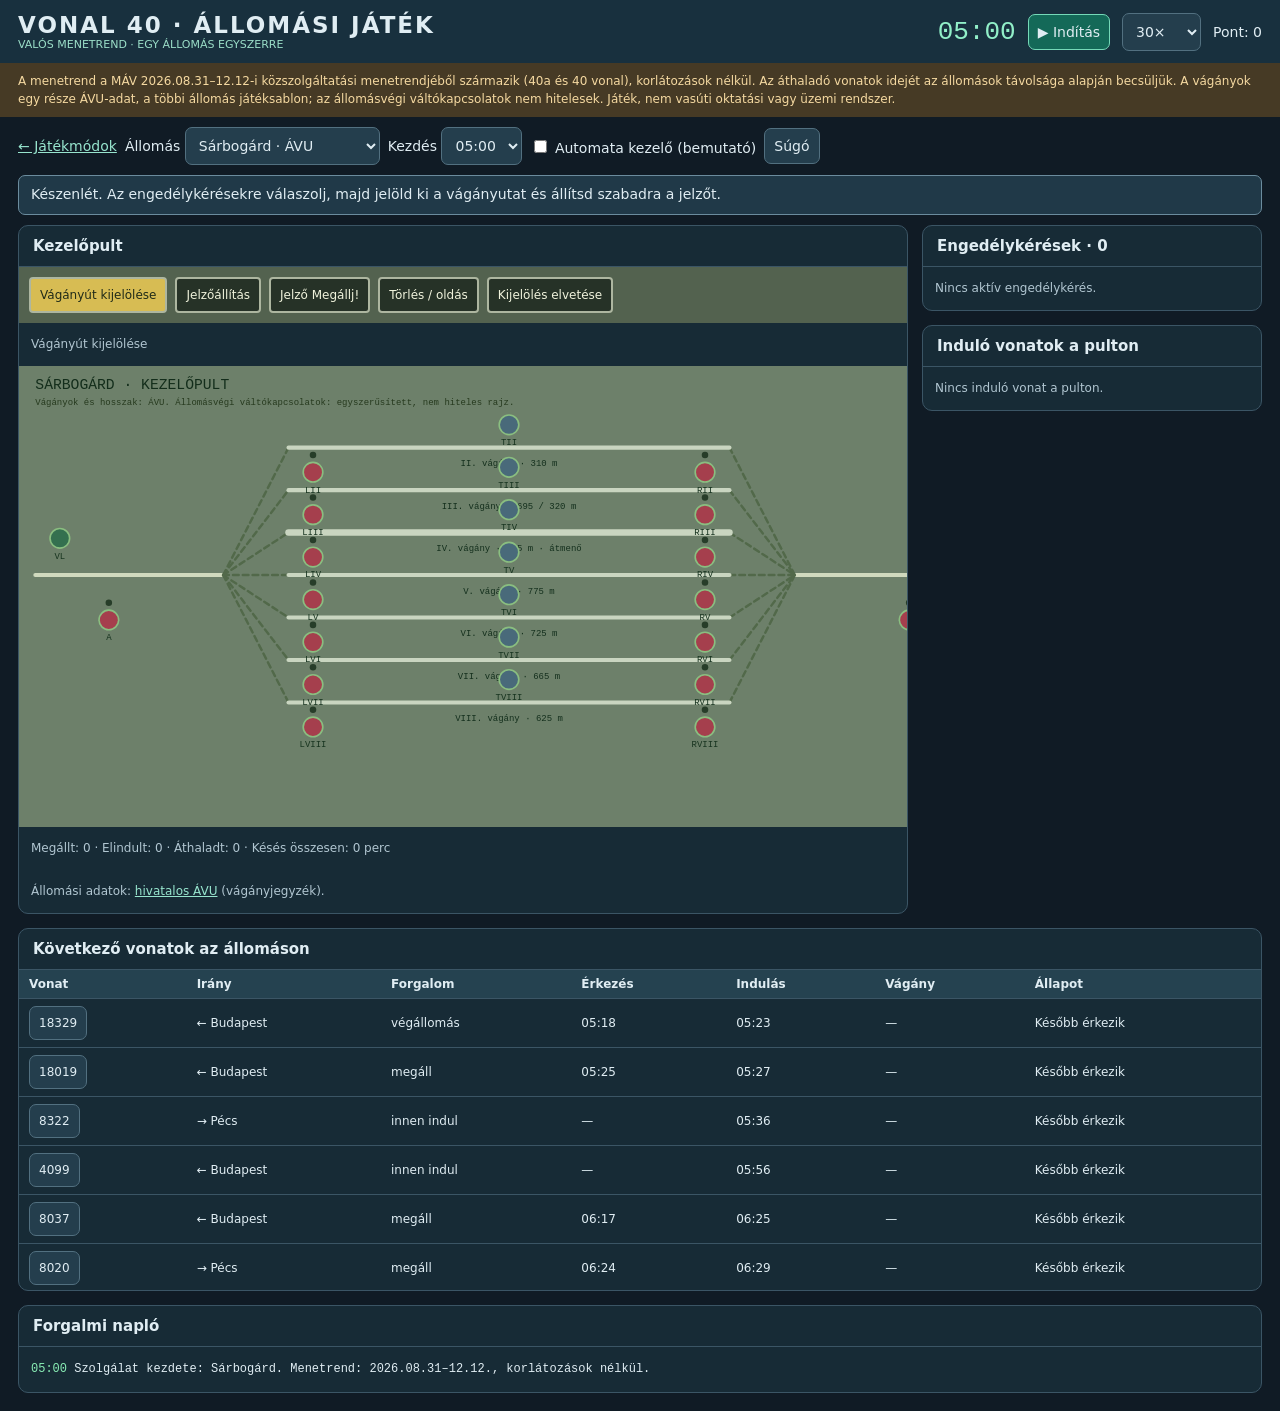
==== allomas.html @ c2341a10 "Add files via upload" ====
<!doctype html><html lang="hu"><head><meta charset="utf-8"><meta name="viewport" content="width=device-width,initial-scale=1"><title>VONAL 40 · Állomási játék</title><link rel="stylesheet" href="./style.css"><script defer src="./adatok.js"></script><script defer src="./allomas-motor.js"></script><script defer src="./allomas.js"></script></head><body>
<header><div><div class="brand">VONAL 40 · ÁLLOMÁSI JÁTÉK</div><div class="tag">VALÓS MENETREND · EGY ÁLLOMÁS EGYSZERRE</div></div><div class="grow"></div><div id="clock" class="clock">05:00</div><button id="play" class="primary">▶ Indítás</button><select id="speed" aria-label="Időgyorsítás"><option value="1">1×</option><option value="10">10×</option><option value="30">30×</option><option value="60">60×</option><option value="120">120×</option></select><span>Pont: <span id="score">0</span></span></header>
<div class="warn">A menetrend a MÁV 2026.08.31–12.12-i közszolgáltatási menetrendjéből származik (40a és 40 vonal), korlátozások nélkül. Az áthaladó vonatok idejét az állomások távolsága alapján becsüljük. A vágányok egy része ÁVU-adat, a többi állomás játéksablon; az állomásvégi váltókapcsolatok nem hitelesek. Játék, nem vasúti oktatási vagy üzemi rendszer.</div>
<nav><a href="./index.html">← Játékmódok</a><label>Állomás <select id="station"></select></label><label>Kezdés <select id="start"></select></label><label><input id="auto" type="checkbox"> Automata kezelő (bemutató)</label><button onclick="document.getElementById('help').showModal()">Súgó</button></nav>
<div id="feedback" class="feedback" role="status" aria-live="polite"></div>
<main><section class="card"><h2>Kezelőpult</h2><div class="tools"><button data-mode="route" onclick="setMode('route')">Vágányút kijelölése</button><button data-mode="clear" onclick="setMode('clear')">Jelzőállítás</button><button data-mode="stop" onclick="setMode('stop')">Jelző Megállj!</button><button data-mode="cancel" onclick="setMode('cancel')">Törlés / oldás</button><button onclick="startBtn=null;render()">Kijelölés elvetése</button></div><div class="body small" id="op"></div><div id="board" class="board"></div><div class="body small" id="stats"></div><div class="body small" id="src"></div></section>
<aside><section class="card"><h2>Engedélykérések · <span id="reqCount">0</span></h2><div id="requests" class="scroll"></div></section><section class="card" style="margin-top:14px"><h2>Induló vonatok a pulton</h2><div id="deps"></div></section></aside>
<section class="card full"><h2>Következő vonatok az állomáson</h2><div class="scroll"><table><thead><tr><th>Vonat</th><th>Irány</th><th>Forgalom</th><th>Érkezés</th><th>Indulás</th><th>Vágány</th><th>Állapot</th></tr></thead><tbody id="trains"></tbody></table></div></section>
<section class="card full"><h2>Forgalmi napló</h2><div class="body log" id="log"></div></section></main>
<dialog id="dlg" style="max-width:95vw;background:#172f3d;color:#e0edf3;border:1px solid #7299aa;border-radius:10px"><h2 id="dlgTitle"></h2><div id="dlgBody" class="scroll"></div><p><button onclick="this.closest('dialog').close()">Bezárás</button></p></dialog>
<dialog id="help" style="max-width:min(760px,95vw);background:#172f3d;color:#e0edf3;border:1px solid #7299aa;border-radius:10px"><h2>Hogyan működik egy érkező vonat?</h2><ol class="small"><li>A vonat érkezése előtt 8 perccel engedélykérés jelenik meg. Válassz fogadóvágányt, majd „Engedélyt adok”.</li><li>„Vágányút kijelölése”: előbb a bejárati jelző (<b>A</b> Budapest felől, <b>B</b> Pécs felől), majd a cél vágány <b>T</b>-gombja.</li><li>„Jelzőállítás”, majd ugyanaz a jelző (A/B): ekkor vált Szabadra. Szabad jelzés nélkül a vonat a jelző előtt vár és késik.</li><li>Megállás után az indulási időpontig áll. Induláshoz jelöld ki a kijáratot (<b>R</b>-vágány → <b>VR</b> vagy <b>L</b>-vágány → <b>VL</b>), majd állítsd szabadra az R/L jelzőt.</li><li>Áthaladó vonatnak átmenő (vastag) vágány kell: a bejárati és a kijárati vágányútját is szabadra kell állítani.</li><li>A végállomásra érkező vonat néhány perc után kiáll. Az innen induló vonat az indulása előtt 12 perccel megjelenik egy szabad vágányon.</li></ol><p class="small">Az „Automata kezelő” csak bemutatóra való: megadja az engedélyeket és szabadra állítja a jelzőket.</p><p><button onclick="this.closest('dialog').close()">Bezárás</button></p></dialog></body></html>
---- style.css ----
*{box-sizing:border-box}body{margin:0;background:#101b25;color:#e0edf3;font:14px system-ui,-apple-system,Segoe UI,sans-serif}button,select{color:inherit;font:inherit;background:#243e4d;border:1px solid #527080;border-radius:7px;padding:9px;cursor:pointer}button:hover{background:#35586a}button:disabled{opacity:.4;cursor:default}button.on,.primary{background:#146958;border-color:#75d9b8}header{display:flex;align-items:center;gap:12px;flex-wrap:wrap;background:#18303e;padding:12px 18px}.brand{font-size:23px;letter-spacing:2px;font-weight:750}.tag{font-size:11px;color:#9bdec8}.grow{flex:1}.clock{font:26px ui-monospace,monospace;color:#91efc8}.warn{background:#463a25;color:#f5d9a1;padding:9px 18px;font-size:12px;line-height:1.5}nav{display:flex;gap:8px;align-items:center;flex-wrap:wrap;padding:10px 18px}main{padding:0 18px 18px;display:grid;grid-template-columns:minmax(0,1fr) 340px;gap:14px}.card{background:#172b36;border:1px solid #3b5565;border-radius:10px;overflow:hidden}.card h2{font-size:15px;padding:11px 14px;margin:0;border-bottom:1px solid #3b5565}.small{font-size:12px;line-height:1.6;color:#b1c6d1}.body{padding:12px}.row{display:flex;gap:8px;align-items:center;flex-wrap:wrap;margin:6px 0}.board{overflow:auto;background:#6c7e68}.board svg{display:block;min-width:980px;width:100%}svg text{font-family:ui-monospace,monospace}.point{cursor:pointer}.point:hover .ring{stroke:#fff!important}.tools{background:#53624f;padding:10px;display:flex;gap:8px;flex-wrap:wrap}.tools button{font-size:12px;background:#263227;border:2px solid #adb6a0;border-radius:4px;color:#f0f3dc}.tools button.on{background:#d7bc53;color:#202b18}.feedback{margin:0 18px 10px;padding:10px 12px;border:1px solid #6b8c9e;border-radius:7px;background:#203948;min-height:40px}.feedback.good{color:#b5f2d2;border-color:#78bda4}.feedback.bad{color:#ffcecb;border-color:#df8b83;background:#442c33}.req{padding:10px 12px;border-bottom:1px solid #3b5565}.req button{font-size:12px;padding:6px 8px}.full{grid-column:1/-1}.scroll{max-height:320px;overflow:auto}table{border-collapse:collapse;width:100%;font-size:12px}td,th{padding:7px 10px;border-bottom:1px solid #3b5565;white-space:nowrap;text-align:left}th{position:sticky;top:0;background:#254250}.log{font:12px/1.7 ui-monospace,monospace;max-height:200px;overflow:auto}.g{color:#8aefb6}.a{color:#ffd080}.r{color:#ffa3b0}a{color:#97e5ce}.cards{display:grid;grid-template-columns:repeat(auto-fit,minmax(280px,1fr));gap:14px;padding:18px}.cards .card{padding:16px}.cards h2{border:0;padding:0 0 8px;font-size:19px}.cards .off{opacity:.55}.btnlink{display:inline-block;background:#146958;border:1px solid #75d9b8;border-radius:7px;padding:9px 14px;color:#fff;text-decoration:none}@media(max-width:1000px){main{grid-template-columns:1fr}}
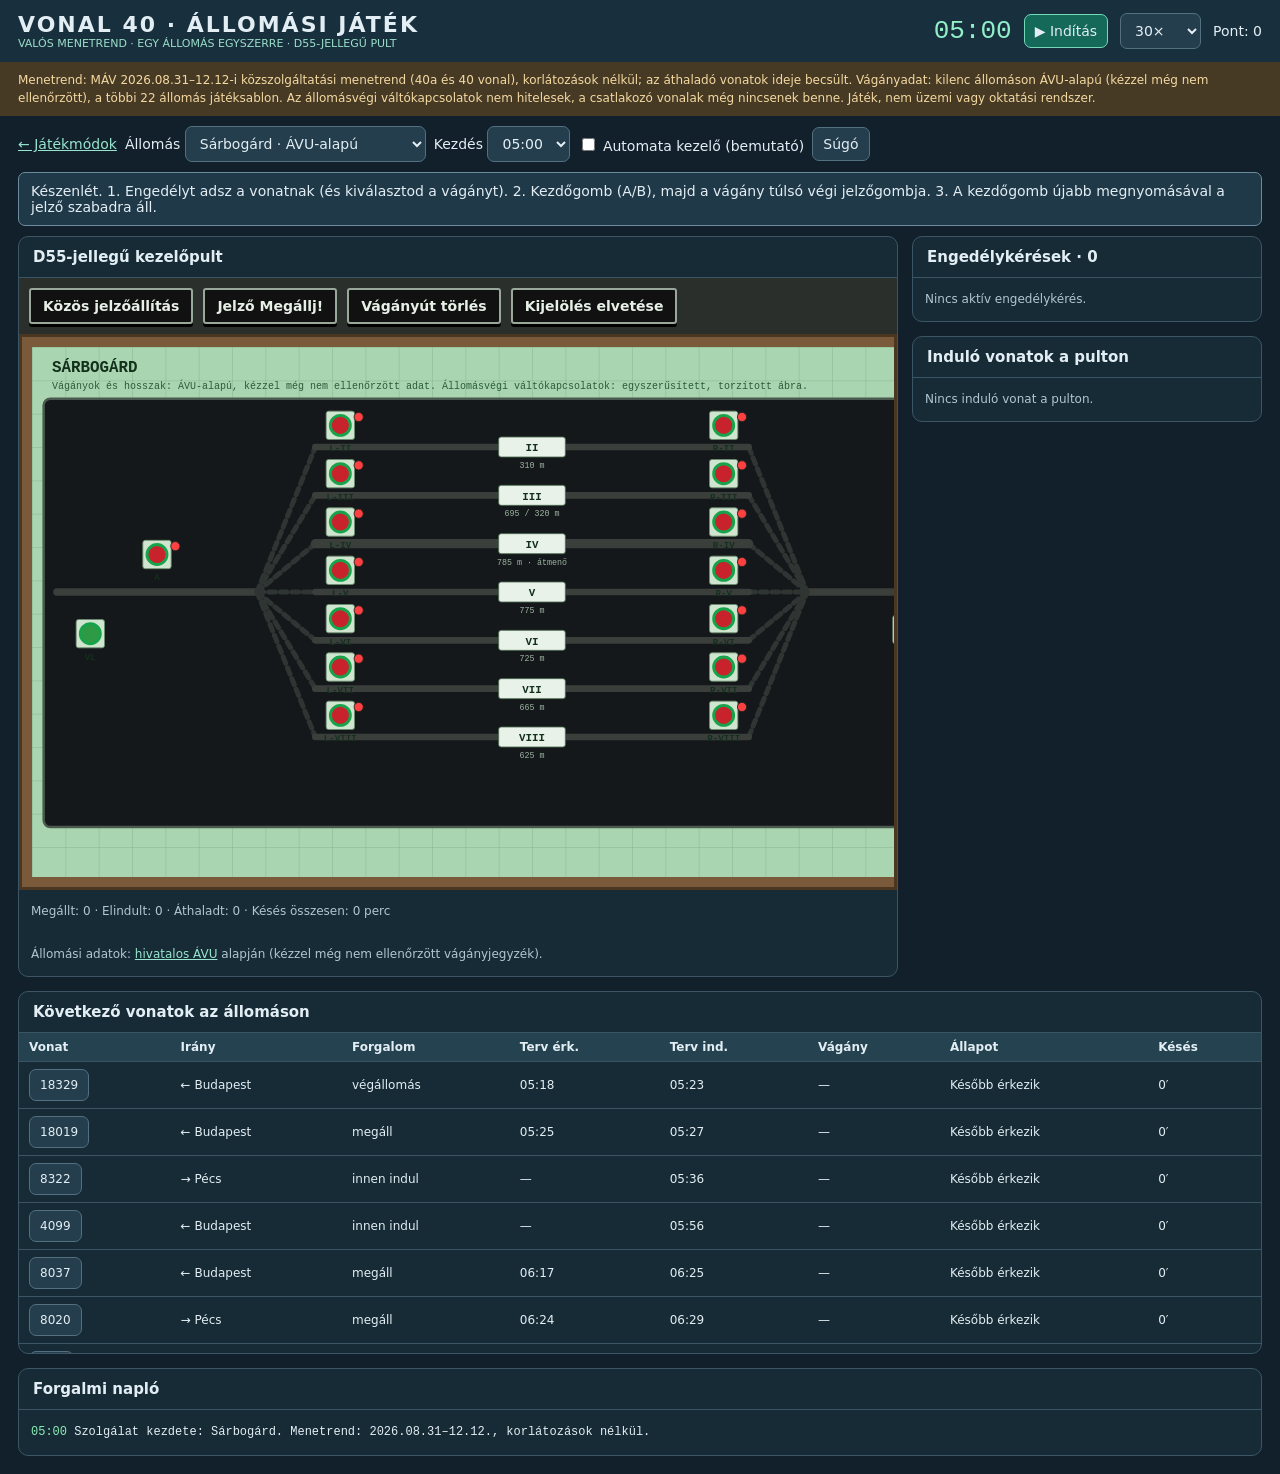
==== commit b0a5b027: "Add files via upload" ====
--- a/allomas.html
+++ b/allomas.html
@@ -1,11 +1,10 @@
-<!doctype html><html lang="hu"><head><meta charset="utf-8"><meta name="viewport" content="width=device-width,initial-scale=1"><title>VONAL 40 · Állomási játék</title><link rel="stylesheet" href="./style.css"><script defer src="./adatok.js"></script><script defer src="./allomas-motor.js"></script><script defer src="./allomas.js"></script></head><body>
-<header><div><div class="brand">VONAL 40 · ÁLLOMÁSI JÁTÉK</div><div class="tag">VALÓS MENETREND · EGY ÁLLOMÁS EGYSZERRE</div></div><div class="grow"></div><div id="clock" class="clock">05:00</div><button id="play" class="primary">▶ Indítás</button><select id="speed" aria-label="Időgyorsítás"><option value="1">1×</option><option value="10">10×</option><option value="30">30×</option><option value="60">60×</option><option value="120">120×</option></select><span>Pont: <span id="score">0</span></span></header>
-<div class="warn">A menetrend a MÁV 2026.08.31–12.12-i közszolgáltatási menetrendjéből származik (40a és 40 vonal), korlátozások nélkül. Az áthaladó vonatok idejét az állomások távolsága alapján becsüljük. A vágányok egy része ÁVU-adat, a többi állomás játéksablon; az állomásvégi váltókapcsolatok nem hitelesek. Játék, nem vasúti oktatási vagy üzemi rendszer.</div>
+<!doctype html><html lang="hu"><head><meta charset="utf-8"><meta name="viewport" content="width=device-width,initial-scale=1"><title>VONAL 40 · Állomási játék</title><link rel="stylesheet" href="./style.css"><script defer src="./adatok.js"></script><script defer src="./allomas-motor.js"></script><script defer src="./pult.js"></script><script defer src="./allomas.js"></script></head><body><header><div><div class="brand">VONAL 40 · ÁLLOMÁSI JÁTÉK</div><div class="tag">VALÓS MENETREND · EGY ÁLLOMÁS EGYSZERRE · D55-JELLEGŰ PULT</div></div><div class="grow"></div><div id="clock" class="clock">05:00</div><button id="play" class="primary">▶ Indítás</button><select id="speed" aria-label="Időgyorsítás"><option value="1">1×</option><option value="10">10×</option><option value="30">30×</option><option value="60">60×</option><option value="120">120×</option></select><span>Pont: <span id="score">0</span></span></header>
+<div class="warn">Menetrend: MÁV 2026.08.31–12.12-i közszolgáltatási menetrend (40a és 40 vonal), korlátozások nélkül; az áthaladó vonatok ideje becsült. Vágányadat: kilenc állomáson ÁVU-alapú (kézzel még nem ellenőrzött), a többi 22 állomás játéksablon. Az állomásvégi váltókapcsolatok nem hitelesek, a csatlakozó vonalak még nincsenek benne. Játék, nem üzemi vagy oktatási rendszer.</div>
 <nav><a href="./index.html">← Játékmódok</a><label>Állomás <select id="station"></select></label><label>Kezdés <select id="start"></select></label><label><input id="auto" type="checkbox"> Automata kezelő (bemutató)</label><button onclick="document.getElementById('help').showModal()">Súgó</button></nav>
 <div id="feedback" class="feedback" role="status" aria-live="polite"></div>
-<main><section class="card"><h2>Kezelőpult</h2><div class="tools"><button data-mode="route" onclick="setMode('route')">Vágányút kijelölése</button><button data-mode="clear" onclick="setMode('clear')">Jelzőállítás</button><button data-mode="stop" onclick="setMode('stop')">Jelző Megállj!</button><button data-mode="cancel" onclick="setMode('cancel')">Törlés / oldás</button><button onclick="startBtn=null;render()">Kijelölés elvetése</button></div><div class="body small" id="op"></div><div id="board" class="board"></div><div class="body small" id="stats"></div><div class="body small" id="src"></div></section>
+<main><section class="card"><h2>D55-jellegű kezelőpult</h2><div class="keys" id="keys"></div><div id="board" class="board"></div><div class="body small" id="stats"></div><div class="body small" id="src"></div></section>
 <aside><section class="card"><h2>Engedélykérések · <span id="reqCount">0</span></h2><div id="requests" class="scroll"></div></section><section class="card" style="margin-top:14px"><h2>Induló vonatok a pulton</h2><div id="deps"></div></section></aside>
-<section class="card full"><h2>Következő vonatok az állomáson</h2><div class="scroll"><table><thead><tr><th>Vonat</th><th>Irány</th><th>Forgalom</th><th>Érkezés</th><th>Indulás</th><th>Vágány</th><th>Állapot</th></tr></thead><tbody id="trains"></tbody></table></div></section>
+<section class="card full"><h2>Következő vonatok az állomáson</h2><div class="scroll"><table><thead><tr><th>Vonat</th><th>Irány</th><th>Forgalom</th><th>Terv érk.</th><th>Terv ind.</th><th>Vágány</th><th>Állapot</th><th>Késés</th></tr></thead><tbody id="trains"></tbody></table></div></section>
 <section class="card full"><h2>Forgalmi napló</h2><div class="body log" id="log"></div></section></main>
 <dialog id="dlg" style="max-width:95vw;background:#172f3d;color:#e0edf3;border:1px solid #7299aa;border-radius:10px"><h2 id="dlgTitle"></h2><div id="dlgBody" class="scroll"></div><p><button onclick="this.closest('dialog').close()">Bezárás</button></p></dialog>
-<dialog id="help" style="max-width:min(760px,95vw);background:#172f3d;color:#e0edf3;border:1px solid #7299aa;border-radius:10px"><h2>Hogyan működik egy érkező vonat?</h2><ol class="small"><li>A vonat érkezése előtt 8 perccel engedélykérés jelenik meg. Válassz fogadóvágányt, majd „Engedélyt adok”.</li><li>„Vágányút kijelölése”: előbb a bejárati jelző (<b>A</b> Budapest felől, <b>B</b> Pécs felől), majd a cél vágány <b>T</b>-gombja.</li><li>„Jelzőállítás”, majd ugyanaz a jelző (A/B): ekkor vált Szabadra. Szabad jelzés nélkül a vonat a jelző előtt vár és késik.</li><li>Megállás után az indulási időpontig áll. Induláshoz jelöld ki a kijáratot (<b>R</b>-vágány → <b>VR</b> vagy <b>L</b>-vágány → <b>VL</b>), majd állítsd szabadra az R/L jelzőt.</li><li>Áthaladó vonatnak átmenő (vastag) vágány kell: a bejárati és a kijárati vágányútját is szabadra kell állítani.</li><li>A végállomásra érkező vonat néhány perc után kiáll. Az innen induló vonat az indulása előtt 12 perccel megjelenik egy szabad vágányon.</li></ol><p class="small">Az „Automata kezelő” csak bemutatóra való: megadja az engedélyeket és szabadra állítja a jelzőket.</p><p><button onclick="this.closest('dialog').close()">Bezárás</button></p></dialog></body></html>+<dialog id="help" style="max-width:min(780px,95vw);background:#172f3d;color:#e0edf3;border:1px solid #7299aa;border-radius:10px"><h2>Egy vonat fogadása</h2><ol class="small"><li>Az érkezés előtt 8 perccel <b>engedélykérés</b> jelenik meg. Válaszd ki a <b>fogadóvágányt</b> a listából, majd „Engedélyt adok”. A kiosztott vágányt a pulton sárga csík jelzi.</li><li><b>Vágányút:</b> nyomd meg a kezdő jelző piros gombját (<b>A</b> Budapest felől, <b>B</b> Pécs felől), majd a vágány túlsó végén lévő jelző piros gombját (A után <b>R-vágány</b>, B után <b>L-vágány</b>). Ha más vágányt választasz, mint az engedélynél, a vonat a szabad választott vágányra kerül.</li><li>A lezárt vágányút fehér, a jelző még vörös. <b>Jelző szabadra:</b> nyomd meg újra a kezdőgombot (vagy a „Közös jelzőállítás” gomb után a jelzőt).</li><li><b>Kijárat:</b> a vágány kijárati jelzője (<b>R-vágány</b> jobbra, <b>L-vágány</b> balra), majd a zöld célgomb (<b>VR</b>/<b>VL</b>), utána a jelző újabb megnyomása.</li><li>Az <b>áthaladó</b> vonatnak a bejárati és a kijárati vágányútját is szabadra kell állítani. Ha meg kell állítani (keresztezés): „Megállít”.</li><li>„Jelző Megállj!” és „Vágányút törlés” (időzített oldás): a gomb után a jelzőt kell megnyomni.</li></ol><p class="small">Piros gomb: kezdő jelző, zöld: célgomb. Egyéni váltóállítás nincs modellezve; a váltókat a vágányút állítja.</p><p><button onclick="this.closest('dialog').close()">Bezárás</button></p></dialog></body></html>
--- a/style.css
+++ b/style.css
@@ -1 +1 @@
-*{box-sizing:border-box}body{margin:0;background:#101b25;color:#e0edf3;font:14px system-ui,-apple-system,Segoe UI,sans-serif}button,select{color:inherit;font:inherit;background:#243e4d;border:1px solid #527080;border-radius:7px;padding:9px;cursor:pointer}button:hover{background:#35586a}button:disabled{opacity:.4;cursor:default}button.on,.primary{background:#146958;border-color:#75d9b8}header{display:flex;align-items:center;gap:12px;flex-wrap:wrap;background:#18303e;padding:12px 18px}.brand{font-size:23px;letter-spacing:2px;font-weight:750}.tag{font-size:11px;color:#9bdec8}.grow{flex:1}.clock{font:26px ui-monospace,monospace;color:#91efc8}.warn{background:#463a25;color:#f5d9a1;padding:9px 18px;font-size:12px;line-height:1.5}nav{display:flex;gap:8px;align-items:center;flex-wrap:wrap;padding:10px 18px}main{padding:0 18px 18px;display:grid;grid-template-columns:minmax(0,1fr) 340px;gap:14px}.card{background:#172b36;border:1px solid #3b5565;border-radius:10px;overflow:hidden}.card h2{font-size:15px;padding:11px 14px;margin:0;border-bottom:1px solid #3b5565}.small{font-size:12px;line-height:1.6;color:#b1c6d1}.body{padding:12px}.row{display:flex;gap:8px;align-items:center;flex-wrap:wrap;margin:6px 0}.board{overflow:auto;background:#6c7e68}.board svg{display:block;min-width:980px;width:100%}svg text{font-family:ui-monospace,monospace}.point{cursor:pointer}.point:hover .ring{stroke:#fff!important}.tools{background:#53624f;padding:10px;display:flex;gap:8px;flex-wrap:wrap}.tools button{font-size:12px;background:#263227;border:2px solid #adb6a0;border-radius:4px;color:#f0f3dc}.tools button.on{background:#d7bc53;color:#202b18}.feedback{margin:0 18px 10px;padding:10px 12px;border:1px solid #6b8c9e;border-radius:7px;background:#203948;min-height:40px}.feedback.good{color:#b5f2d2;border-color:#78bda4}.feedback.bad{color:#ffcecb;border-color:#df8b83;background:#442c33}.req{padding:10px 12px;border-bottom:1px solid #3b5565}.req button{font-size:12px;padding:6px 8px}.full{grid-column:1/-1}.scroll{max-height:320px;overflow:auto}table{border-collapse:collapse;width:100%;font-size:12px}td,th{padding:7px 10px;border-bottom:1px solid #3b5565;white-space:nowrap;text-align:left}th{position:sticky;top:0;background:#254250}.log{font:12px/1.7 ui-monospace,monospace;max-height:200px;overflow:auto}.g{color:#8aefb6}.a{color:#ffd080}.r{color:#ffa3b0}a{color:#97e5ce}.cards{display:grid;grid-template-columns:repeat(auto-fit,minmax(280px,1fr));gap:14px;padding:18px}.cards .card{padding:16px}.cards h2{border:0;padding:0 0 8px;font-size:19px}.cards .off{opacity:.55}.btnlink{display:inline-block;background:#146958;border:1px solid #75d9b8;border-radius:7px;padding:9px 14px;color:#fff;text-decoration:none}@media(max-width:1000px){main{grid-template-columns:1fr}}+*{box-sizing:border-box}body{margin:0;background:#12202b;color:#e3eef4;font:14px system-ui,-apple-system,Segoe UI,sans-serif}button,select{color:inherit;font:inherit;background:#243e4d;border:1px solid #527080;border-radius:7px;padding:8px 10px;cursor:pointer}button:hover{background:#35586a}button:disabled{opacity:.4;cursor:default}.primary{background:#146958;border-color:#75d9b8}header{display:flex;align-items:center;gap:12px;flex-wrap:wrap;background:#18303e;padding:12px 18px}.brand{font-size:22px;letter-spacing:2px;font-weight:750}.tag{font-size:11px;color:#9bdec8}.grow{flex:1}.clock{font:26px ui-monospace,monospace;color:#91efc8}.warn{background:#463a25;color:#f5d9a1;padding:9px 18px;font-size:12px;line-height:1.5}nav{display:flex;gap:8px;align-items:center;flex-wrap:wrap;padding:10px 18px}main{padding:0 18px 18px;display:grid;grid-template-columns:minmax(0,1fr) 350px;gap:14px}.card{background:#172b36;border:1px solid #3b5565;border-radius:10px;overflow:hidden}.card h2{font-size:15px;padding:11px 14px;margin:0;border-bottom:1px solid #3b5565}.small{font-size:12px;line-height:1.6;color:#b1c6d1}.body{padding:12px}.row{display:flex;gap:8px;align-items:center;flex-wrap:wrap;margin:6px 0}.board{overflow:auto;background:#7a5a3a;padding:10px;border:3px solid #4b3622}.board svg{display:block;min-width:1000px;width:100%}svg text{font-family:ui-monospace,monospace}.point{cursor:pointer}.point:hover .ring{stroke:#fff!important}.keys{background:#2a2f2c;padding:10px;display:flex;gap:10px;flex-wrap:wrap}.keys button{background:#111;border:2px solid #9aa89c;border-radius:3px;box-shadow:0 3px 0 #000;font-weight:700;color:#e7f0e7;padding:8px 12px}.keys button.on{background:#e8c53a;color:#111;border-color:#fff2a0}.feedback{margin:0 18px 10px;padding:10px 12px;border:1px solid #6b8c9e;border-radius:7px;background:#203948;min-height:40px}.feedback.good{color:#b5f2d2;border-color:#78bda4}.feedback.bad{color:#ffcecb;border-color:#df8b83;background:#442c33}.req{padding:10px 12px;border-bottom:1px solid #3b5565}.req button{font-size:12px;padding:6px 8px}.full{grid-column:1/-1}.scroll{max-height:320px;overflow:auto}table{border-collapse:collapse;width:100%;font-size:12px}td,th{padding:7px 10px;border-bottom:1px solid #3b5565;white-space:nowrap;text-align:left}th{position:sticky;top:0;background:#254250}.log{font:12px/1.7 ui-monospace,monospace;max-height:200px;overflow:auto}.g{color:#8aefb6}.a{color:#ffd080}.r{color:#ffa3b0}a{color:#97e5ce}.cards{display:grid;grid-template-columns:repeat(auto-fit,minmax(300px,1fr));gap:14px;padding:18px}.cards .card{padding:16px}.cards h2{border:0;padding:0 0 8px;font-size:19px}.btnlink{display:inline-block;background:#146958;border:1px solid #75d9b8;border-radius:7px;padding:9px 14px;color:#fff;text-decoration:none}.chips{display:flex;gap:6px;flex-wrap:wrap;padding:10px}.chip{position:relative;font-size:12px;padding:6px 9px;border-radius:6px;background:#203947;border:1px solid #47697a}.chip.sel{background:#146958;border-color:#75d9b8}.chip.man{border-width:2px;border-color:#e8c53a}.chip .n{position:absolute;top:-7px;right:-6px;background:#ff9b2f;color:#111;border-radius:9px;padding:0 5px;font-size:11px;font-weight:700}@media(max-width:1000px){main{grid-template-columns:1fr}}
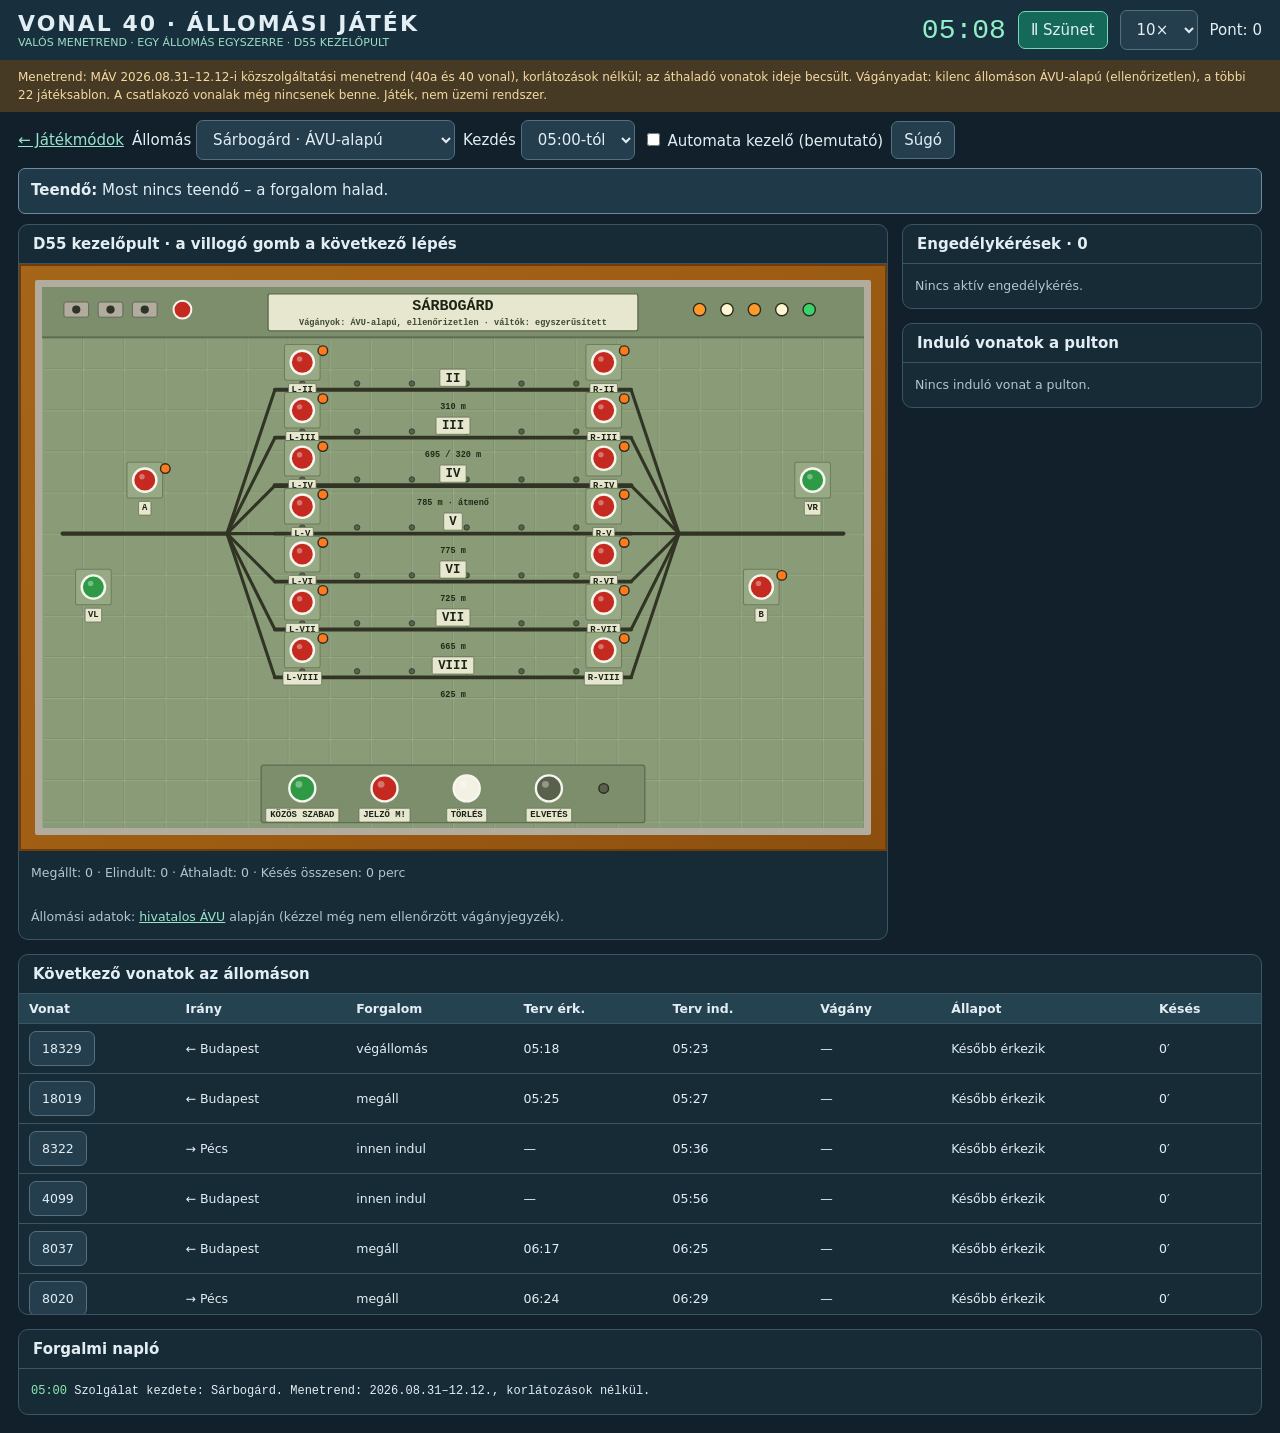
==== commit 990c8f7c: "Add files via upload" ====
--- a/allomas.html
+++ b/allomas.html
@@ -1,10 +1,10 @@
-<!doctype html><html lang="hu"><head><meta charset="utf-8"><meta name="viewport" content="width=device-width,initial-scale=1"><title>VONAL 40 · Állomási játék</title><link rel="stylesheet" href="./style.css"><script defer src="./adatok.js"></script><script defer src="./allomas-motor.js"></script><script defer src="./pult.js"></script><script defer src="./allomas.js"></script></head><body><header><div><div class="brand">VONAL 40 · ÁLLOMÁSI JÁTÉK</div><div class="tag">VALÓS MENETREND · EGY ÁLLOMÁS EGYSZERRE · D55-JELLEGŰ PULT</div></div><div class="grow"></div><div id="clock" class="clock">05:00</div><button id="play" class="primary">▶ Indítás</button><select id="speed" aria-label="Időgyorsítás"><option value="1">1×</option><option value="10">10×</option><option value="30">30×</option><option value="60">60×</option><option value="120">120×</option></select><span>Pont: <span id="score">0</span></span></header>
-<div class="warn">Menetrend: MÁV 2026.08.31–12.12-i közszolgáltatási menetrend (40a és 40 vonal), korlátozások nélkül; az áthaladó vonatok ideje becsült. Vágányadat: kilenc állomáson ÁVU-alapú (kézzel még nem ellenőrzött), a többi 22 állomás játéksablon. Az állomásvégi váltókapcsolatok nem hitelesek, a csatlakozó vonalak még nincsenek benne. Játék, nem üzemi vagy oktatási rendszer.</div>
+<!doctype html><html lang="hu"><head><meta charset="utf-8"><meta name="viewport" content="width=device-width,initial-scale=1"><title>VONAL 40 · Állomási játék</title><link rel="stylesheet" href="./style.css"><script defer src="./adatok.js"></script><script defer src="./allomas-motor.js"></script><script defer src="./pult.js"></script><script defer src="./allomas.js"></script></head><body class=""><header><div><div class="brand">VONAL 40 · ÁLLOMÁSI JÁTÉK</div><div class="tag">VALÓS MENETREND · EGY ÁLLOMÁS EGYSZERRE · D55 KEZELŐPULT</div></div><div class="grow"></div><div id="clock" class="clock">05:00</div><button id="play" class="primary">Ⅱ Szünet</button><select id="speed" aria-label="Időgyorsítás"><option value="1">1×</option><option value="5">5×</option><option value="10">10×</option><option value="30">30×</option><option value="60">60×</option></select><span>Pont: <span id="score">0</span></span></header>
+<div class="warn">Menetrend: MÁV 2026.08.31–12.12-i közszolgáltatási menetrend (40a és 40 vonal), korlátozások nélkül; az áthaladó vonatok ideje becsült. Vágányadat: kilenc állomáson ÁVU-alapú (ellenőrizetlen), a többi 22 játéksablon. A csatlakozó vonalak még nincsenek benne. Játék, nem üzemi rendszer.</div>
 <nav><a href="./index.html">← Játékmódok</a><label>Állomás <select id="station"></select></label><label>Kezdés <select id="start"></select></label><label><input id="auto" type="checkbox"> Automata kezelő (bemutató)</label><button onclick="document.getElementById('help').showModal()">Súgó</button></nav>
 <div id="feedback" class="feedback" role="status" aria-live="polite"></div>
-<main><section class="card"><h2>D55-jellegű kezelőpult</h2><div class="keys" id="keys"></div><div id="board" class="board"></div><div class="body small" id="stats"></div><div class="body small" id="src"></div></section>
+<main><section class="card"><h2>D55 kezelőpult · a villogó gomb a következő lépés</h2><div class="keys" id="keys"></div><div id="board" class="board"></div><div class="body small" id="stats"></div><div class="body small" id="src"></div></section>
 <aside><section class="card"><h2>Engedélykérések · <span id="reqCount">0</span></h2><div id="requests" class="scroll"></div></section><section class="card" style="margin-top:14px"><h2>Induló vonatok a pulton</h2><div id="deps"></div></section></aside>
 <section class="card full"><h2>Következő vonatok az állomáson</h2><div class="scroll"><table><thead><tr><th>Vonat</th><th>Irány</th><th>Forgalom</th><th>Terv érk.</th><th>Terv ind.</th><th>Vágány</th><th>Állapot</th><th>Késés</th></tr></thead><tbody id="trains"></tbody></table></div></section>
 <section class="card full"><h2>Forgalmi napló</h2><div class="body log" id="log"></div></section></main>
 <dialog id="dlg" style="max-width:95vw;background:#172f3d;color:#e0edf3;border:1px solid #7299aa;border-radius:10px"><h2 id="dlgTitle"></h2><div id="dlgBody" class="scroll"></div><p><button onclick="this.closest('dialog').close()">Bezárás</button></p></dialog>
-<dialog id="help" style="max-width:min(780px,95vw);background:#172f3d;color:#e0edf3;border:1px solid #7299aa;border-radius:10px"><h2>Egy vonat fogadása</h2><ol class="small"><li>Az érkezés előtt 8 perccel <b>engedélykérés</b> jelenik meg. Válaszd ki a <b>fogadóvágányt</b> a listából, majd „Engedélyt adok”. A kiosztott vágányt a pulton sárga csík jelzi.</li><li><b>Vágányút:</b> nyomd meg a kezdő jelző piros gombját (<b>A</b> Budapest felől, <b>B</b> Pécs felől), majd a vágány túlsó végén lévő jelző piros gombját (A után <b>R-vágány</b>, B után <b>L-vágány</b>). Ha más vágányt választasz, mint az engedélynél, a vonat a szabad választott vágányra kerül.</li><li>A lezárt vágányút fehér, a jelző még vörös. <b>Jelző szabadra:</b> nyomd meg újra a kezdőgombot (vagy a „Közös jelzőállítás” gomb után a jelzőt).</li><li><b>Kijárat:</b> a vágány kijárati jelzője (<b>R-vágány</b> jobbra, <b>L-vágány</b> balra), majd a zöld célgomb (<b>VR</b>/<b>VL</b>), utána a jelző újabb megnyomása.</li><li>Az <b>áthaladó</b> vonatnak a bejárati és a kijárati vágányútját is szabadra kell állítani. Ha meg kell állítani (keresztezés): „Megállít”.</li><li>„Jelző Megállj!” és „Vágányút törlés” (időzített oldás): a gomb után a jelzőt kell megnyomni.</li></ol><p class="small">Piros gomb: kezdő jelző, zöld: célgomb. Egyéni váltóállítás nincs modellezve; a váltókat a vágányút állítja.</p><p><button onclick="this.closest('dialog').close()">Bezárás</button></p></dialog></body></html>+<dialog id="help" style="max-width:min(780px,95vw);background:#172f3d;color:#e0edf3;border:1px solid #7299aa;border-radius:10px"><h2>Egy vonat fogadása</h2><ol class="small"><li>A közeledő vonat szürke címkével jelenik meg a pult szélén, az engedélykérés a jobb oldali listában.</li><li><b>Engedély:</b> válaszd ki a fogadóvágányt, majd „Engedélyt adok”.</li><li><b>Vágányút:</b> a villogó kezdőgomb (A Budapest felől, B Pécs felől), majd a vágány túlsó végén lévő villogó gomb (A után R-vágány, B után L-vágány). A vágányút fehéren kivilágosodik.</li><li><b>Jelző szabadra:</b> nyomd meg újra a kezdőgombot. A lámpa zöld lesz, a vonat behalad.</li><li><b>Kijárat:</b> a vágány kijárati gombja (R- jobbra, L- balra), a zöld célgomb (VR/VL), majd a kijárati gomb újra.</li><li>Alsó sor: KÖZÖS SZABAD, JELZŐ M! (megállj), TÖRLÉS (időzített oldás), ELVETÉS – nyomd meg a gombot, majd a jelzőt. Áthaladó vonatnak a bejárati és a kijárati vágányút is kell.</li></ol><p><button onclick="this.closest('dialog').close()">Bezárás</button></p></dialog></body></html>
--- a/style.css
+++ b/style.css
@@ -1 +1,6 @@
-*{box-sizing:border-box}body{margin:0;background:#12202b;color:#e3eef4;font:14px system-ui,-apple-system,Segoe UI,sans-serif}button,select{color:inherit;font:inherit;background:#243e4d;border:1px solid #527080;border-radius:7px;padding:8px 10px;cursor:pointer}button:hover{background:#35586a}button:disabled{opacity:.4;cursor:default}.primary{background:#146958;border-color:#75d9b8}header{display:flex;align-items:center;gap:12px;flex-wrap:wrap;background:#18303e;padding:12px 18px}.brand{font-size:22px;letter-spacing:2px;font-weight:750}.tag{font-size:11px;color:#9bdec8}.grow{flex:1}.clock{font:26px ui-monospace,monospace;color:#91efc8}.warn{background:#463a25;color:#f5d9a1;padding:9px 18px;font-size:12px;line-height:1.5}nav{display:flex;gap:8px;align-items:center;flex-wrap:wrap;padding:10px 18px}main{padding:0 18px 18px;display:grid;grid-template-columns:minmax(0,1fr) 350px;gap:14px}.card{background:#172b36;border:1px solid #3b5565;border-radius:10px;overflow:hidden}.card h2{font-size:15px;padding:11px 14px;margin:0;border-bottom:1px solid #3b5565}.small{font-size:12px;line-height:1.6;color:#b1c6d1}.body{padding:12px}.row{display:flex;gap:8px;align-items:center;flex-wrap:wrap;margin:6px 0}.board{overflow:auto;background:#7a5a3a;padding:10px;border:3px solid #4b3622}.board svg{display:block;min-width:1000px;width:100%}svg text{font-family:ui-monospace,monospace}.point{cursor:pointer}.point:hover .ring{stroke:#fff!important}.keys{background:#2a2f2c;padding:10px;display:flex;gap:10px;flex-wrap:wrap}.keys button{background:#111;border:2px solid #9aa89c;border-radius:3px;box-shadow:0 3px 0 #000;font-weight:700;color:#e7f0e7;padding:8px 12px}.keys button.on{background:#e8c53a;color:#111;border-color:#fff2a0}.feedback{margin:0 18px 10px;padding:10px 12px;border:1px solid #6b8c9e;border-radius:7px;background:#203948;min-height:40px}.feedback.good{color:#b5f2d2;border-color:#78bda4}.feedback.bad{color:#ffcecb;border-color:#df8b83;background:#442c33}.req{padding:10px 12px;border-bottom:1px solid #3b5565}.req button{font-size:12px;padding:6px 8px}.full{grid-column:1/-1}.scroll{max-height:320px;overflow:auto}table{border-collapse:collapse;width:100%;font-size:12px}td,th{padding:7px 10px;border-bottom:1px solid #3b5565;white-space:nowrap;text-align:left}th{position:sticky;top:0;background:#254250}.log{font:12px/1.7 ui-monospace,monospace;max-height:200px;overflow:auto}.g{color:#8aefb6}.a{color:#ffd080}.r{color:#ffa3b0}a{color:#97e5ce}.cards{display:grid;grid-template-columns:repeat(auto-fit,minmax(300px,1fr));gap:14px;padding:18px}.cards .card{padding:16px}.cards h2{border:0;padding:0 0 8px;font-size:19px}.btnlink{display:inline-block;background:#146958;border:1px solid #75d9b8;border-radius:7px;padding:9px 14px;color:#fff;text-decoration:none}.chips{display:flex;gap:6px;flex-wrap:wrap;padding:10px}.chip{position:relative;font-size:12px;padding:6px 9px;border-radius:6px;background:#203947;border:1px solid #47697a}.chip.sel{background:#146958;border-color:#75d9b8}.chip.man{border-width:2px;border-color:#e8c53a}.chip .n{position:absolute;top:-7px;right:-6px;background:#ff9b2f;color:#111;border-radius:9px;padding:0 5px;font-size:11px;font-weight:700}@media(max-width:1000px){main{grid-template-columns:1fr}}+*{box-sizing:border-box}body{margin:0;background:#12202b;color:#e3eef4;font:15px system-ui,-apple-system,Segoe UI,sans-serif}button,select{color:inherit;font:inherit;background:#243e4d;border:1px solid #527080;border-radius:7px;padding:9px 12px;cursor:pointer}button:hover{background:#35586a}button:disabled{opacity:.4;cursor:default}.primary{background:#146958;border-color:#75d9b8}header{display:flex;align-items:center;gap:12px;flex-wrap:wrap;background:#18303e;padding:10px 18px}.brand{font-size:22px;letter-spacing:2px;font-weight:750}.tag{font-size:11px;color:#9bdec8}.grow{flex:1}.clock{font:28px ui-monospace,monospace;color:#91efc8}.warn{background:#463a25;color:#f5d9a1;padding:8px 18px;font-size:12px;line-height:1.5}nav{display:flex;gap:8px;align-items:center;flex-wrap:wrap;padding:8px 18px}main{padding:0 18px 18px;display:grid;grid-template-columns:minmax(0,1fr) 360px;gap:14px;align-items:start}.card{background:#172b36;border:1px solid #3b5565;border-radius:10px;overflow:hidden}.card h2{font-size:15px;padding:10px 14px;margin:0;border-bottom:1px solid #3b5565}.small{font-size:12.5px;line-height:1.6;color:#b1c6d1}.body{padding:12px}.row{display:flex;gap:8px;align-items:center;flex-wrap:wrap;margin:6px 0}.board{background:linear-gradient(135deg,#a56619,#9f5d13 50%,#8c4f0e);padding:16px;box-shadow:inset 0 0 0 2px #6e3d09}.board svg{display:block;width:100%;height:auto;max-height:calc(100vh - 300px);min-height:380px;border:7px solid #b1ac9e;border-radius:2px;background:#8a9b78}svg text{font-family:ui-monospace,monospace}.point,.key{cursor:pointer}.point:hover .ring,.key:hover circle{stroke:#fff200!important}.point.hint .ring{animation:pulse .9s ease-in-out infinite}@keyframes pulse{0%,100%{stroke-width:3.5;stroke:#f6f6ee}50%{stroke-width:9;stroke:#ffee00}}.keys{display:none}.feedback{margin:0 18px 10px;padding:10px 12px;border:1px solid #6b8c9e;border-radius:7px;background:#203948;min-height:46px;font-size:15px;line-height:1.5}.feedback.good{border-color:#78bda4}.feedback.bad{color:#ffcecb;border-color:#df8b83;background:#442c33}.req{padding:10px 12px;border-bottom:1px solid #3b5565}.req button{font-size:13px;padding:7px 9px}.full{grid-column:1/-1}.scroll{max-height:320px;overflow:auto}table{border-collapse:collapse;width:100%;font-size:12.5px}td,th{padding:7px 10px;border-bottom:1px solid #3b5565;white-space:nowrap;text-align:left}th{position:sticky;top:0;background:#254250}.log{font:12px/1.7 ui-monospace,monospace;max-height:200px;overflow:auto}.g{color:#8aefb6}.a{color:#ffd080}.r{color:#ffa3b0}a{color:#97e5ce}.cards{display:grid;grid-template-columns:repeat(auto-fit,minmax(300px,1fr));gap:14px;padding:18px}.cards .card{padding:16px}.cards h2{border:0;padding:0 0 8px;font-size:19px}.btnlink{display:inline-block;background:#146958;border:1px solid #75d9b8;border-radius:7px;padding:9px 14px;color:#fff;text-decoration:none}
+/* KÖFI: sötét munkaállomás */
+body.kofi{background:#05080b}.kofi header{background:#0a1117;border-bottom:1px solid #1d2a33}.kofi .warn{background:#2b2616}.kofi .card{background:#0a1116;border-color:#26343d}.kofi .card h2{border-color:#26343d}.kofi .feedback{background:#0c161d;border-color:#2d4350}
+.wall{margin:0 18px 14px;background:#10151a;border:10px solid #2b3036;border-radius:6px;box-shadow:0 0 0 2px #0b0d0f}.wall svg{display:block;width:100%;height:auto}.wall [data-jump]:hover rect{stroke:#fff200!important}
+.chips{display:flex;gap:6px;flex-wrap:wrap;padding:10px}.chip{position:relative;font-size:12px;padding:6px 9px;border-radius:3px;background:#0d1a22;border:1px solid #2d4350}.chip.man{border-color:#4fc3d0;border-width:2px}.chip .n{position:absolute;top:-7px;right:-6px;background:#ff9b2f;color:#111;border-radius:9px;padding:0 5px;font-size:11px;font-weight:700}
+.grid{display:grid;grid-template-columns:repeat(2,minmax(0,1fr));gap:14px;padding:12px}.scard{background:#15191d;border:9px solid #2b3036;border-radius:6px;box-shadow:0 0 0 2px #0b0d0f;overflow:hidden}.scard.man{border-color:#3a4650;box-shadow:0 0 0 2px #4fc3d0}.scard .hd{display:flex;gap:8px;align-items:center;padding:5px 8px;background:#1d2328}.scard .hd b{flex:1;font-size:13px}.scard .board{background:#000;padding:0;box-shadow:none}.scard .board svg{max-height:none;min-height:0;border:none;border-radius:0;background:#03060a}.sticky{position:sticky;top:8px}@media(max-width:1100px){main{grid-template-columns:1fr}.grid{grid-template-columns:1fr}}
